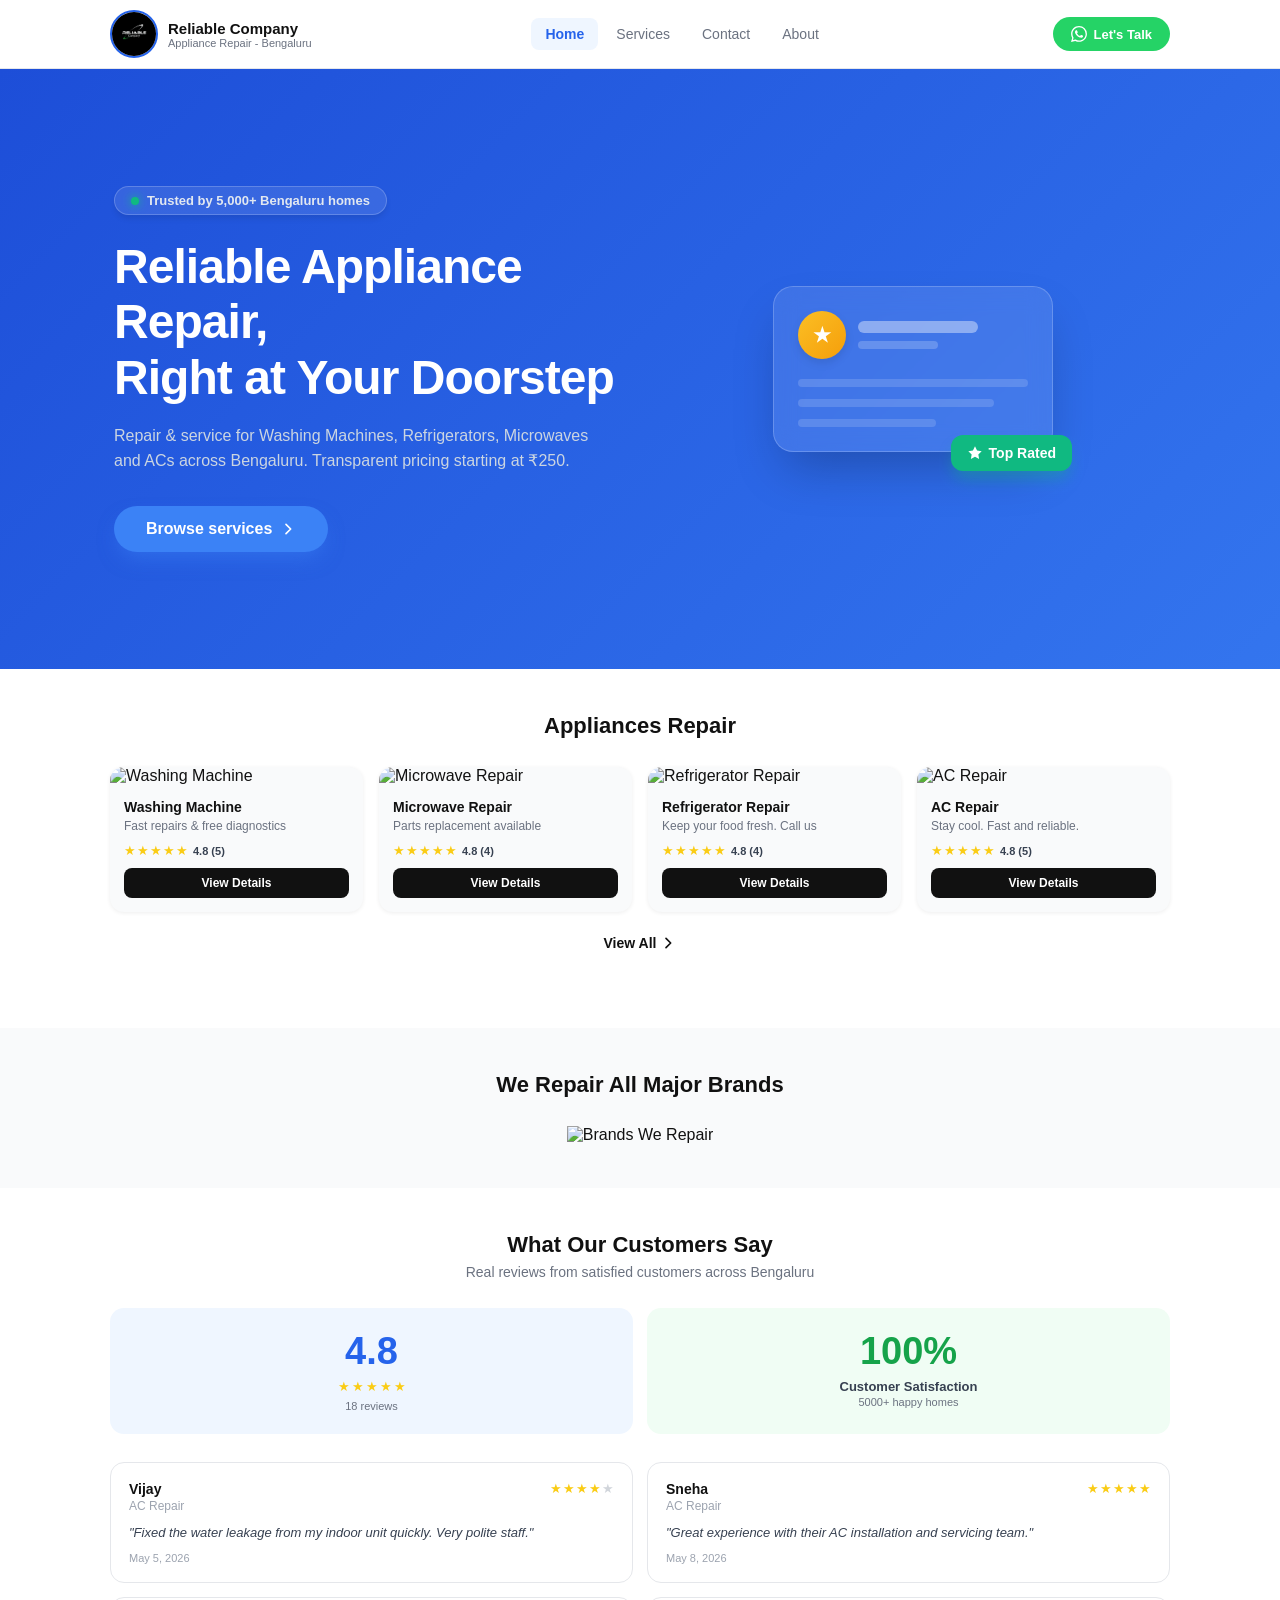
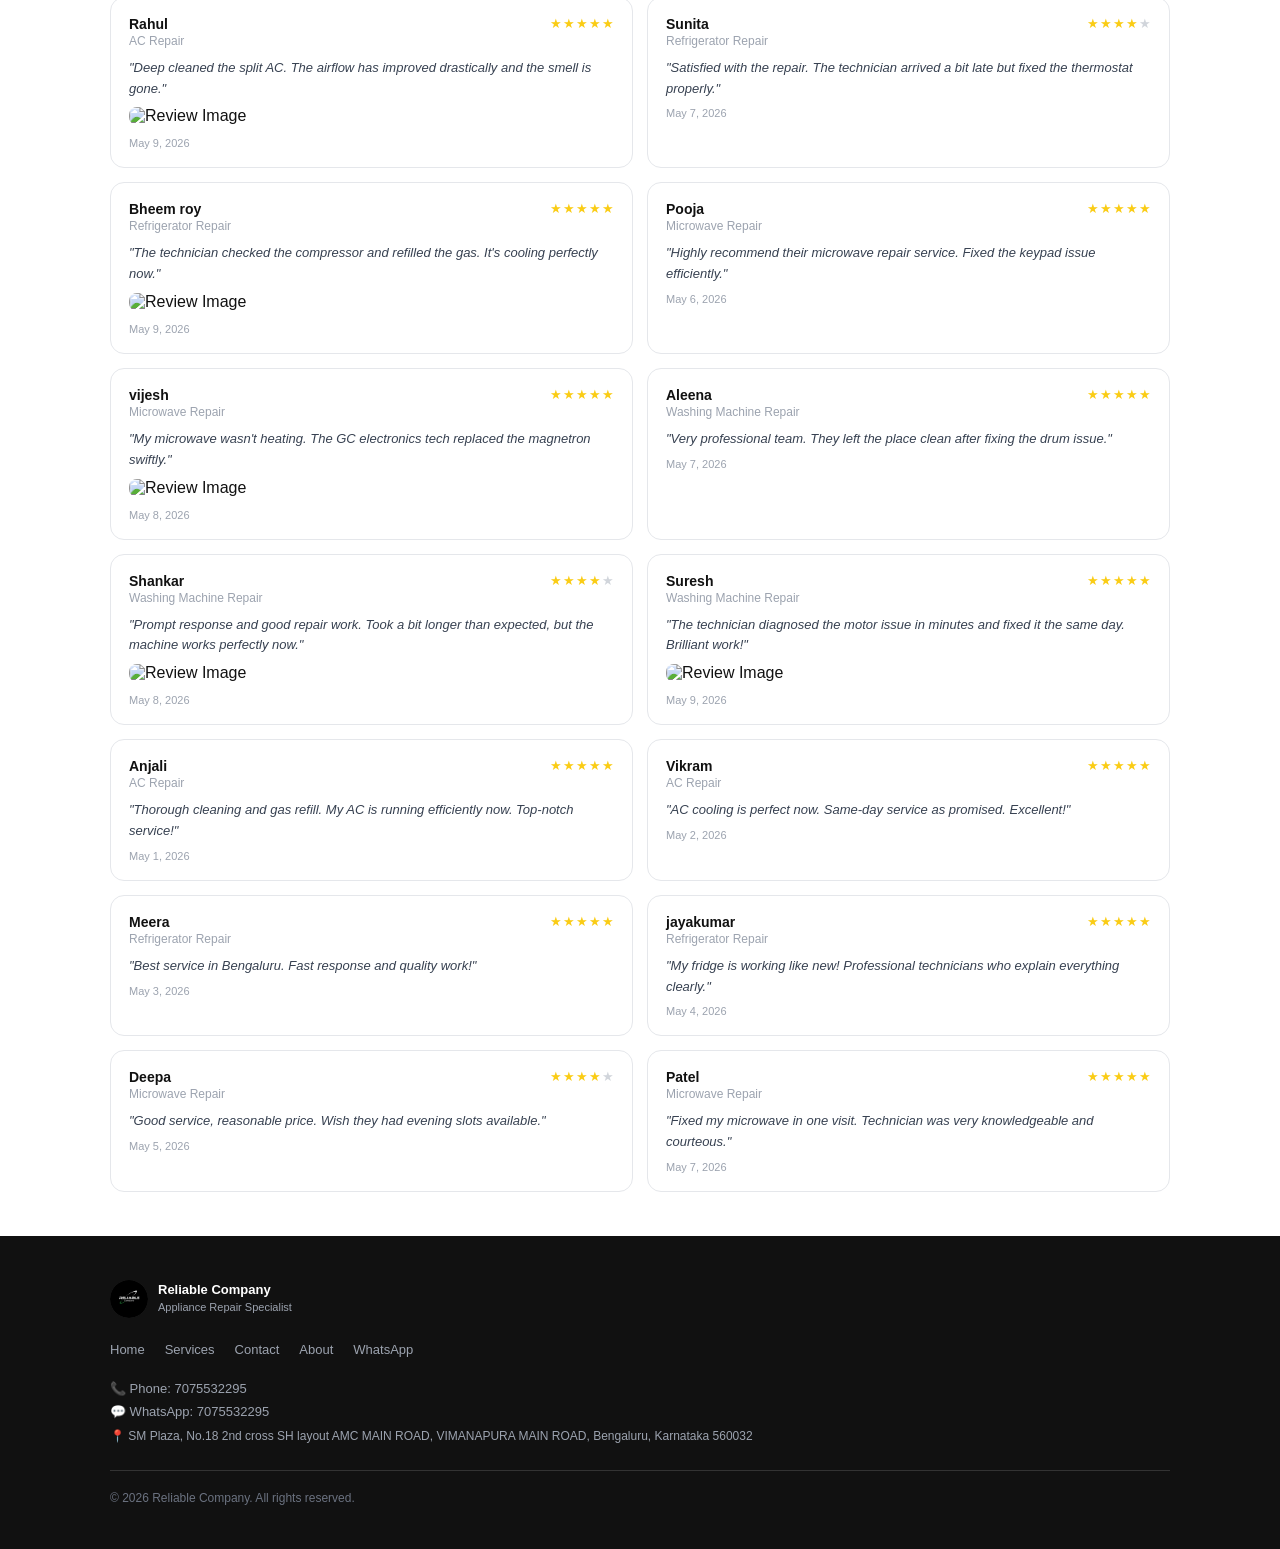
==== index.html @ 71967c25 "Add files via upload" ====
﻿<!doctype html>
<html lang="en">

<head>
  <meta charset="UTF-8" />
  <meta name="viewport" content="width=device-width, initial-scale=1.0" />
  <title>Reliable Company - Appliance Repair Bengaluru</title>
  <style>
    *,
    *::before,
    *::after {
      box-sizing: border-box;
      margin: 0;
      padding: 0;
    }

    html {
      scroll-behavior: smooth;
    }

    body {
      font-family:
        -apple-system, BlinkMacSystemFont, "Segoe UI", Roboto, sans-serif;
      background: #fff;
      color: #111;
      min-height: 100vh;
      display: flex;
      flex-direction: column;
    }

    a {
      text-decoration: none;
      color: inherit;
    }

    img {
      max-width: 100%;
    }

    button {
      cursor: pointer;
      font-family: inherit;
      border: none;
      outline: none;
    }

    /* ===== HEADER ===== */
    header {
      background: #fff;
      border-bottom: 1px solid #e5e7eb;
      position: sticky;
      top: 0;
      z-index: 100;
    }

    .header-inner {
      max-width: 1100px;
      margin: 0 auto;
      padding: 10px 20px;
      display: flex;
      align-items: center;
      justify-content: space-between;
      gap: 16px;
    }

    .header-left {
      display: flex;
      align-items: center;
      gap: 12px;
    }

    .btn-back {
      display: none;
      align-items: center;
      gap: 4px;
      background: none;
      color: #374151;
      font-size: 13px;
      font-weight: 600;
      padding: 6px 10px;
      border-radius: 8px;
      transition: background 0.2s;
    }

    .btn-back:hover {
      background: #f3f4f6;
    }

    .btn-back svg {
      width: 16px;
      height: 16px;
    }

    .btn-back.visible {
      display: flex;
    }

    .logo-wrap {
      display: flex;
      align-items: center;
      gap: 10px;
      cursor: pointer;
    }

    .logo-wrap img {
      width: 48px;
      height: 48px;
      object-fit: cover;
      border-radius: 50%;
      border: 2px solid #2563eb;
    }

    .logo-text h1 {
      font-size: 15px;
      font-weight: 700;
      color: #111;
    }

    .logo-text p {
      font-size: 11px;
      color: #6b7280;
    }

    /* Desktop nav links */
    .desktop-nav {
      display: none;
      align-items: center;
      gap: 4px;
    }

    @media (min-width: 641px) {
      .desktop-nav {
        display: flex;
      }
    }

    .desktop-nav-btn {
      background: none;
      color: #6b7280;
      font-size: 14px;
      font-weight: 500;
      padding: 8px 14px;
      border-radius: 8px;
      transition:
        background 0.15s,
        color 0.15s;
    }

    .desktop-nav-btn:hover {
      background: #f3f4f6;
      color: #111;
    }

    .desktop-nav-btn.active {
      background: #eff6ff;
      color: #2563eb;
      font-weight: 600;
    }

    .btn-letstalk {
      display: inline-flex;
      align-items: center;
      gap: 7px;
      padding: 9px 18px;
      background: #25d366;
      color: #fff;
      font-size: 13px;
      font-weight: 700;
      border-radius: 999px;
      transition:
        background 0.2s,
        transform 0.1s;
      white-space: nowrap;
      text-decoration: none;
    }

    .btn-letstalk:hover {
      background: #1db954;
      transform: scale(1.03);
    }

    .btn-letstalk svg {
      width: 16px;
      height: 16px;
      flex-shrink: 0;
    }

    /* ===== MAIN ===== */
    main {
      flex: 1;
      padding-bottom: 80px;
    }

    @media (min-width: 641px) {
      main {
        padding-bottom: 0;
      }
    }

    .page {
      display: none;
    }

    .page.active {
      display: block;
    }

    /* ===== HERO ===== */
    .hero {
      position: relative;
      height: 480px;
      background: linear-gradient(-45deg, #0f172a, #1e293b, #3b82f6, #1d4ed8);
      background-size: 400% 400%;
      animation: gradientBG 15s ease infinite;
      overflow: hidden;
      display: flex;
      align-items: center;
      justify-content: center;
    }

    @keyframes gradientBG {
      0% {
        background-position: 0% 50%;
      }

      50% {
        background-position: 100% 50%;
      }

      100% {
        background-position: 0% 50%;
      }
    }

    .hero-content {
      position: relative;
      width: 100%;
      padding: 0 24px;
      max-width: 1100px;
      margin: 0 auto;
      z-index: 2;
      display: grid;
      grid-template-columns: 1fr;
      gap: 40px;
      align-items: center;
    }

    @media (min-width: 768px) {
      .hero-content {
        grid-template-columns: 1fr 1fr;
      }
    }

    .hero-text {
      display: flex;
      flex-direction: column;
      align-items: flex-start;
      text-align: left;
    }

    .hero-badge {
      display: inline-flex;
      align-items: center;
      gap: 8px;
      background: rgba(255, 255, 255, 0.1);
      backdrop-filter: blur(10px);
      border: 1px solid rgba(255, 255, 255, 0.2);
      color: #e2e8f0;
      font-size: 13px;
      font-weight: 600;
      padding: 6px 16px;
      border-radius: 999px;
      margin-bottom: 24px;
      box-shadow: 0 4px 6px -1px rgba(0, 0, 0, 0.1);
      animation: fadeInDown 1s ease-out;
    }

    .hero-dot {
      width: 8px;
      height: 8px;
      background: #10b981;
      border-radius: 50%;
      box-shadow: 0 0 10px #10b981;
      animation: pulse 2s infinite;
    }

    @keyframes pulse {
      0% {
        box-shadow: 0 0 0 0 rgba(16, 185, 129, 0.7);
      }

      70% {
        box-shadow: 0 0 0 10px rgba(16, 185, 129, 0);
      }

      100% {
        box-shadow: 0 0 0 0 rgba(16, 185, 129, 0);
      }
    }

    .hero-text {
      width: 100%;
      animation: fadeInUp 1s ease-out 0.2s both;
    }

    .hero-text h2 {
      font-size: 36px;
      font-weight: 800;
      color: #ffffff;
      line-height: 1.15;
      margin-bottom: 18px;
      letter-spacing: -0.02em;
    }

    @media (min-width: 641px) {
      .hero {
        height: 600px;
      }

      .hero-text h2 {
        font-size: 48px;
      }
    }

    .hero-text p {
      font-size: 16px;
      color: #cbd5e1;
      margin-bottom: 32px;
      line-height: 1.6;
      max-width: 480px;
    }

    .btn-browse {
      display: inline-flex;
      align-items: center;
      justify-content: center;
      gap: 8px;
      background: #3b82f6;
      color: #fff;
      font-size: 16px;
      font-weight: 600;
      padding: 14px 32px;
      border-radius: 999px;
      border: none;
      box-shadow: 0 10px 20px -5px rgba(59, 130, 246, 0.5);
      transition: all 0.3s ease;
      cursor: pointer;
    }

    .btn-browse:hover {
      background: #2563eb;
      transform: translateY(-2px);
      box-shadow: 0 15px 25px -5px rgba(59, 130, 246, 0.6);
    }

    .hero-visual {
      position: relative;
      width: 100%;
      height: 300px;
      display: none;
      align-items: center;
      justify-content: center;
      animation: fadeInUp 1s ease-out 0.4s both;
    }

    @media (min-width: 768px) {
      .hero-visual {
        display: flex;
      }
    }

    .floating-card {
      background: rgba(255, 255, 255, 0.1);
      backdrop-filter: blur(12px);
      border: 1px solid rgba(255, 255, 255, 0.2);
      border-radius: 20px;
      padding: 24px;
      width: 280px;
      box-shadow: 0 25px 50px -12px rgba(0, 0, 0, 0.25);
      animation: float 6s ease-in-out infinite;
    }

    @keyframes float {
      0% {
        transform: translateY(0px);
      }

      50% {
        transform: translateY(-20px);
      }

      100% {
        transform: translateY(0px);
      }
    }

    .fc-header {
      display: flex;
      align-items: center;
      gap: 12px;
      margin-bottom: 20px;
    }

    .fc-avatar {
      width: 48px;
      height: 48px;
      border-radius: 50%;
      background: linear-gradient(135deg, #fbbf24, #f59e0b);
      display: flex;
      align-items: center;
      justify-content: center;
      color: white;
      font-weight: bold;
      font-size: 20px;
      box-shadow: 0 4px 10px rgba(0, 0, 0, 0.1);
    }

    .fc-title {
      height: 12px;
      width: 120px;
      background: rgba(255, 255, 255, 0.4);
      border-radius: 6px;
      margin-bottom: 8px;
    }

    .fc-subtitle {
      height: 8px;
      width: 80px;
      background: rgba(255, 255, 255, 0.2);
      border-radius: 4px;
    }

    .fc-body .fc-line {
      height: 8px;
      background: rgba(255, 255, 255, 0.15);
      border-radius: 4px;
      margin-bottom: 12px;
    }

    .fc-body .fc-line:nth-child(1) {
      width: 100%;
    }

    .fc-body .fc-line:nth-child(2) {
      width: 85%;
    }

    .fc-body .fc-line:nth-child(3) {
      width: 60%;
      margin-bottom: 0;
    }

    .fc-badge {
      position: absolute;
      bottom: -20px;
      right: -20px;
      background: #10b981;
      color: white;
      padding: 10px 16px;
      border-radius: 12px;
      font-weight: 700;
      font-size: 14px;
      box-shadow: 0 10px 15px -3px rgba(16, 185, 129, 0.4);
      display: flex;
      align-items: center;
      gap: 6px;
      animation: float 5s ease-in-out infinite 1s;
    }

    @keyframes fadeInUp {
      from {
        opacity: 0;
        transform: translateY(20px);
      }

      to {
        opacity: 1;
        transform: translateY(0);
      }
    }

    @keyframes fadeInDown {
      from {
        opacity: 0;
        transform: translateY(-20px);
      }

      to {
        opacity: 1;
        transform: translateY(0);
      }
    }

    /* ===== SECTIONS ===== */
    .section {
      max-width: 1100px;
      margin: 0 auto;
      padding: 44px 20px;
    }

    .section-title {
      font-size: 22px;
      font-weight: 700;
      color: #111;
      text-align: center;
      margin-bottom: 28px;
    }

    @media (min-width: 641px) {
      .services-grid {
        grid-template-columns: repeat(4, 1fr) !important;
      }
    }

    .services-grid {
      display: grid;
      grid-template-columns: 1fr 1fr;
      gap: 16px;
      margin-bottom: 22px;
    }

    .service-card {
      background: #f9fafb;
      border-radius: 14px;
      overflow: hidden;
      box-shadow: 0 1px 4px rgba(0, 0, 0, 0.07);
      transition:
        box-shadow 0.2s,
        transform 0.2s;
    }

    .service-card:hover {
      box-shadow: 0 6px 20px rgba(0, 0, 0, 0.12);
      transform: translateY(-2px);
    }

    .service-card img {
      width: 100%;
      height: 130px;
      object-fit: cover;
    }

    .service-card-body {
      padding: 14px;
    }

    .service-card-body h4 {
      font-size: 14px;
      font-weight: 700;
      color: #111;
      margin-bottom: 4px;
    }

    .service-card-body p {
      font-size: 12px;
      color: #6b7280;
      margin-bottom: 10px;
    }

    .stars {
      display: flex;
      align-items: center;
      gap: 1px;
      margin-bottom: 10px;
    }

    .star {
      color: #d1d5db;
      font-size: 13px;
    }

    .star.filled {
      color: #facc15;
    }

    .rating-count {
      font-size: 11px;
      font-weight: 600;
      color: #374151;
      margin-left: 4px;
    }

    .card-actions {
      display: flex;
      gap: 6px;
    }

    .btn-view-details {
      flex: 1;
      background: #111;
      color: #fff;
      font-size: 12px;
      font-weight: 600;
      padding: 8px 6px;
      border-radius: 8px;
      transition: background 0.2s;
      text-align: center;
    }

    .btn-view-details:hover {
      background: #333;
    }

    .btn-rate {
      background: #eff6ff;
      color: #2563eb;
      font-size: 12px;
      font-weight: 600;
      padding: 8px 10px;
      border-radius: 8px;
      transition: background 0.2s;
    }

    .btn-rate:hover {
      background: #dbeafe;
    }

    .view-all-wrap {
      text-align: center;
    }

    .btn-view-all {
      display: inline-flex;
      align-items: center;
      gap: 4px;
      font-size: 14px;
      font-weight: 600;
      color: #111;
      background: none;
      transition: color 0.2s;
    }

    .btn-view-all:hover {
      color: #2563eb;
    }

    /* ===== BRANDS ===== */
    .brands-section {
      background: #f9fafb;
      padding: 44px 0;
      margin-top: 32px;
    }

    /* ===== REVIEWS ===== */
    .stats-grid {
      display: grid;
      grid-template-columns: 1fr 1fr;
      gap: 14px;
      margin-bottom: 28px;
    }

    .stat-card {
      border-radius: 14px;
      padding: 22px;
      text-align: center;
    }

    .stat-card.blue {
      background: #eff6ff;
    }

    .stat-card.green {
      background: #f0fdf4;
    }

    .stat-number {
      font-size: 38px;
      font-weight: 800;
      margin-bottom: 6px;
    }

    .stat-number.blue {
      color: #2563eb;
    }

    .stat-number.green {
      color: #16a34a;
    }

    .stat-sub {
      font-size: 13px;
      font-weight: 600;
      color: #374151;
    }

    .stat-desc {
      font-size: 11px;
      color: #6b7280;
      margin-top: 2px;
    }

    @media (min-width: 641px) {
      .reviews-list {
        grid-template-columns: 1fr 1fr !important;
        display: grid !important;
      }
    }

    .reviews-list {
      display: flex;
      flex-direction: column;
      gap: 14px;
    }

    .review-card {
      background: #fff;
      border: 1px solid #e5e7eb;
      border-radius: 14px;
      padding: 18px;
      transition: box-shadow 0.2s;
    }

    .review-card:hover {
      box-shadow: 0 3px 10px rgba(0, 0, 0, 0.08);
    }

    .review-header {
      display: flex;
      justify-content: space-between;
      align-items: flex-start;
      margin-bottom: 10px;
    }

    .reviewer-name {
      font-size: 14px;
      font-weight: 600;
      color: #111;
    }

    .reviewer-service {
      font-size: 12px;
      color: #9ca3af;
      margin-top: 2px;
    }

    .review-text {
      font-size: 13px;
      color: #374151;
      line-height: 1.6;
      margin-bottom: 8px;
      font-style: italic;
    }

    .review-date {
      font-size: 11px;
      color: #9ca3af;
    }

    .no-reviews {
      text-align: center;
      padding: 40px 20px;
      background: #f9fafb;
      border-radius: 14px;
    }

    .no-reviews p {
      color: #6b7280;
    }

    /* ===== CATEGORIES PAGE ===== */
    .page-header {
      margin-bottom: 28px;
    }

    .page-header h2 {
      font-size: 26px;
      font-weight: 800;
      color: #111;
      margin-bottom: 6px;
    }

    .page-header p {
      color: #6b7280;
      font-size: 14px;
    }

    @media (min-width: 641px) {
      .category-list {
        grid-template-columns: 1fr 1fr !important;
        display: grid !important;
        gap: 16px !important;
      }
    }

    .category-list {
      display: flex;
      flex-direction: column;
      gap: 14px;
    }

    .category-item {
      background: #fff;
      border: 1px solid #e5e7eb;
      border-radius: 14px;
      padding: 14px;
      display: flex;
      gap: 14px;
      align-items: flex-start;
      box-shadow: 0 1px 3px rgba(0, 0, 0, 0.06);
      transition:
        box-shadow 0.2s,
        transform 0.2s;
    }

    .category-item:hover {
      box-shadow: 0 4px 16px rgba(0, 0, 0, 0.1);
      transform: translateY(-1px);
    }

    .category-item img {
      width: 96px;
      height: 96px;
      border-radius: 10px;
      object-fit: cover;
      flex-shrink: 0;
    }

    .category-info {
      flex: 1;
    }

    .category-info h3 {
      font-size: 16px;
      font-weight: 700;
      color: #111;
      margin-bottom: 4px;
    }

    .category-info p {
      font-size: 13px;
      color: #6b7280;
      margin-bottom: 12px;
    }

    .btn-view-details-lg {
      display: inline-block;
      background: #111;
      color: #fff;
      font-size: 13px;
      font-weight: 600;
      padding: 9px 20px;
      border-radius: 9px;
      transition: background 0.2s;
    }

    .btn-view-details-lg:hover {
      background: #333;
    }

    /* ===== PHONE PAGE ===== */
    .phone-card {
      background: linear-gradient(135deg, #3b82f6, #2563eb);
      border-radius: 20px;
      padding: 48px 28px;
      text-align: center;
      color: #fff;
      max-width: 520px;
      margin: 0 auto;
    }

    .phone-card h2 {
      font-size: 30px;
      font-weight: 800;
      margin-bottom: 10px;
    }

    .phone-card>p {
      color: rgba(255, 255, 255, 0.8);
      margin-bottom: 32px;
      font-size: 15px;
    }

    .btn-call {
      display: inline-flex;
      align-items: center;
      gap: 10px;
      background: #fff;
      color: #2563eb;
      font-size: 18px;
      font-weight: 700;
      padding: 16px 34px;
      border-radius: 12px;
      transition: background 0.2s;
      margin-bottom: 16px;
    }

    .btn-call:hover {
      background: #f0f4ff;
    }

    .btn-wa-page {
      display: inline-flex;
      align-items: center;
      gap: 8px;
      background: #25d366;
      color: #fff;
      font-size: 16px;
      font-weight: 700;
      padding: 14px 30px;
      border-radius: 12px;
      transition: background 0.2s;
      margin-bottom: 8px;
    }

    .btn-wa-page:hover {
      background: #1db954;
    }

    /* ===== ABOUT PAGE ===== */
    .about-title {
      font-size: 28px;
      font-weight: 800;
      color: #111;
      margin-bottom: 10px;
    }

    .about-desc {
      color: #6b7280;
      font-size: 14px;
      line-height: 1.7;
      margin-bottom: 28px;
      max-width: 600px;
    }

    @media (min-width: 641px) {
      .about-stats {
        grid-template-columns: repeat(4, 1fr) !important;
      }
    }

    .about-stats {
      display: grid;
      grid-template-columns: 1fr 1fr;
      gap: 14px;
      margin-bottom: 28px;
    }

    .about-stat {
      border-radius: 14px;
      padding: 22px;
    }

    .about-stat .num {
      font-size: 30px;
      font-weight: 800;
      margin-bottom: 4px;
    }

    .about-stat .label {
      font-size: 13px;
      font-weight: 600;
      color: #374151;
    }

    .about-location {
      background: #f9fafb;
      border-radius: 14px;
      padding: 20px;
    }

    .about-location h3 {
      font-size: 16px;
      font-weight: 700;
      color: #111;
      margin-bottom: 8px;
    }

    .about-location p {
      font-size: 13px;
      color: #6b7280;
      line-height: 1.6;
    }

    /* ===== FOOTER ===== */
    footer {
      background: #111;
      color: #9ca3af;
      padding: 44px 0;
    }

    .footer-inner {
      max-width: 1100px;
      margin: 0 auto;
      padding: 0 20px;
    }

    .footer-brand {
      display: flex;
      align-items: center;
      gap: 10px;
      margin-bottom: 24px;
    }

    .footer-brand img {
      width: 38px;
      height: 38px;
      object-fit: contain;
      border-radius: 50%;
      background: #333;
    }

    .footer-brand-text p {
      font-size: 13px;
      font-weight: 600;
      color: #fff;
    }

    .footer-brand-text span {
      font-size: 11px;
    }

    .footer-nav {
      display: flex;
      gap: 20px;
      margin-bottom: 24px;
      flex-wrap: wrap;
    }

    .footer-nav a {
      font-size: 13px;
      color: #9ca3af;
      transition: color 0.2s;
    }

    .footer-nav a:hover {
      color: #fff;
    }

    .footer-info {
      display: flex;
      flex-direction: column;
      gap: 8px;
      margin-bottom: 24px;
      font-size: 13px;
    }

    .footer-copy {
      border-top: 1px solid #333;
      padding-top: 20px;
      font-size: 12px;
      color: #6b7280;
    }

    /* ===== BOTTOM NAV (mobile only) ===== */
    .bottom-nav {
      display: flex;
      position: fixed;
      bottom: 0;
      left: 0;
      right: 0;
      background: #fff;
      border-top: 1px solid #e5e7eb;
      justify-content: space-around;
      padding: 6px 0 12px;
      z-index: 200;
    }

    @media (min-width: 641px) {
      .bottom-nav {
        display: none;
      }
    }

    .nav-btn {
      display: flex;
      flex-direction: column;
      align-items: center;
      gap: 3px;
      padding: 4px 12px;
      background: none;
      color: #9ca3af;
      font-size: 11px;
      font-weight: 500;
      border-radius: 10px;
      transition: color 0.2s;
    }

    .nav-btn.active {
      color: #2563eb;
    }

    .nav-btn svg {
      width: 20px;
      height: 20px;
    }

    /* ===== MODAL ===== */
    .modal-overlay {
      display: none;
      position: fixed;
      inset: 0;
      background: rgba(0, 0, 0, 0.5);
      z-index: 500;
      align-items: flex-end;
      justify-content: center;
    }

    @media (min-width: 641px) {
      .modal-overlay {
        align-items: center;
      }

      .modal {
        border-radius: 20px !important;
        max-width: 480px;
        margin: 0 auto;
      }
    }

    .modal-overlay.open {
      display: flex;
    }

    .modal {
      width: 100%;
      background: #fff;
      border-radius: 20px 20px 0 0;
      padding: 24px;
      animation: slideUp 0.3s ease;
    }

    @keyframes slideUp {
      from {
        transform: translateY(100%);
        opacity: 0;
      }

      to {
        transform: translateY(0);
        opacity: 1;
      }
    }

    .modal-header {
      display: flex;
      justify-content: space-between;
      align-items: center;
      margin-bottom: 20px;
    }

    .modal-header h3 {
      font-size: 18px;
      font-weight: 700;
      color: #111;
    }

    .modal-close {
      background: none;
      padding: 4px;
      color: #9ca3af;
      font-size: 22px;
      line-height: 1;
    }

    .modal-close:hover {
      color: #111;
    }

    .form-group {
      margin-bottom: 16px;
    }

    .form-group label {
      display: block;
      font-size: 13px;
      font-weight: 600;
      color: #111;
      margin-bottom: 6px;
    }

    .form-group input,
    .form-group textarea {
      width: 100%;
      padding: 10px 14px;
      border: 1.5px solid #d1d5db;
      border-radius: 10px;
      font-size: 14px;
      font-family: inherit;
      outline: none;
      transition: border-color 0.2s;
    }

    .form-group input:focus,
    .form-group textarea:focus {
      border-color: #2563eb;
    }

    .form-group textarea {
      resize: vertical;
      min-height: 80px;
    }

    .star-picker {
      display: flex;
      gap: 8px;
    }

    .star-btn {
      background: none;
      font-size: 30px;
      color: #d1d5db;
      transition:
        color 0.15s,
        transform 0.15s;
    }

    .star-btn.selected {
      color: #facc15;
    }

    .star-btn:hover {
      transform: scale(1.15);
    }

    .btn-submit {
      width: 100%;
      background: #2563eb;
      color: #fff;
      font-size: 15px;
      font-weight: 700;
      padding: 14px;
      border-radius: 12px;
      transition: background 0.2s;
      border: none;
    }

    .btn-submit:hover {
      background: #1d4ed8;
    }

    .btn-submit:disabled {
      background: #9ca3af;
      cursor: not-allowed;
    }
  </style>
</head>

<body>
  <!-- ===== HEADER ===== -->
  <header>
    <div class="header-inner">
      <div class="header-left">
        <!-- Back button (shows on sub-pages) -->
        <button class="btn-back" id="btn-back" onclick="goBack()">
          <svg xmlns="http://www.w3.org/2000/svg" fill="none" viewBox="0 0 24 24" stroke="currentColor"
            stroke-width="2.5">
            <path stroke-linecap="round" stroke-linejoin="round" d="M15 19l-7-7 7-7" />
          </svg>
          Back
        </button>
        <div class="logo-wrap" onclick="navigate('home')">
          <img
            src="[data-uri]"
            alt="Reliable Company Logo" />
          <div class="logo-text">
            <h1>Reliable Company</h1>
            <p>Appliance Repair - Bengaluru</p>
          </div>
        </div>
      </div>

      <!-- Desktop nav -->
      <nav class="desktop-nav">
        <button class="desktop-nav-btn active" id="dnav-home" onclick="navigate('home')">
          Home
        </button>
        <button class="desktop-nav-btn" id="dnav-categories" onclick="navigate('categories')">
          Services
        </button>
        <button class="desktop-nav-btn" id="dnav-phone" onclick="navigate('phone')">
          Contact
        </button>
        <button class="desktop-nav-btn" id="dnav-about" onclick="navigate('about')">
          About
        </button>
      </nav>

      <!-- Let's Talk WhatsApp button -->
      <a href="https://wa.me/917075532295" target="_blank" class="btn-letstalk">
        <svg xmlns="http://www.w3.org/2000/svg" viewBox="0 0 24 24" fill="currentColor">
          <path
            d="M17.472 14.382c-.297-.149-1.758-.867-2.03-.967-.273-.099-.471-.148-.67.15-.197.297-.767.966-.94 1.164-.173.199-.347.223-.644.075-.297-.15-1.255-.463-2.39-1.475-.883-.788-1.48-1.761-1.653-2.059-.173-.297-.018-.458.13-.606.134-.133.298-.347.446-.52.149-.174.198-.298.298-.497.099-.198.05-.371-.025-.52-.075-.149-.669-1.612-.916-2.207-.242-.579-.487-.5-.669-.51-.173-.008-.371-.01-.57-.01-.198 0-.52.074-.792.372-.272.297-1.04 1.016-1.04 2.479 0 1.462 1.065 2.875 1.213 3.074.149.198 2.096 3.2 5.077 4.487.709.306 1.262.489 1.694.625.712.227 1.36.195 1.871.118.571-.085 1.758-.719 2.006-1.413.248-.694.248-1.289.173-1.413-.074-.124-.272-.198-.57-.347m-5.421 7.403h-.004a9.87 9.87 0 01-5.031-1.378l-.361-.214-3.741.982.998-3.648-.235-.374a9.86 9.86 0 01-1.51-5.26c.001-5.45 4.436-9.884 9.888-9.884 2.64 0 5.122 1.03 6.988 2.898a9.825 9.825 0 012.893 6.994c-.003 5.45-4.437 9.884-9.885 9.884m8.413-18.297A11.815 11.815 0 0012.05 0C5.495 0 .16 5.335.157 11.892c0 2.096.547 4.142 1.588 5.945L.057 24l6.305-1.654a11.882 11.882 0 005.683 1.448h.005c6.554 0 11.89-5.335 11.893-11.893a11.821 11.821 0 00-3.48-8.413z" />
        </svg>
        Let's Talk
      </a>
    </div>
  </header>

  <!-- ===== MAIN ===== -->
  <main>
    <!-- HOME PAGE -->
    <div id="page-home" class="page active">
      <section class="hero">
        <div class="hero-content">
          <div class="hero-text">
            <div class="hero-badge">
              <span class="hero-dot"></span> Trusted by 5,000+ Bengaluru homes
            </div>
            <h2>Reliable Appliance Repair,<br />Right at Your Doorstep</h2>
            <p>
              Repair & service for Washing Machines, Refrigerators, Microwaves
              and ACs across Bengaluru. Transparent pricing starting at ₹250.
            </p>
            <button class="btn-browse" onclick="navigate('categories')">
              Browse services
              <svg xmlns="http://www.w3.org/2000/svg" fill="none" viewBox="0 0 24 24" stroke="currentColor"
                stroke-width="2.5" width="16" height="16">
                <path stroke-linecap="round" stroke-linejoin="round" d="M9 5l7 7-7 7" />
              </svg>
            </button>
          </div>
          <div class="hero-visual">
            <div class="floating-card">
              <div class="fc-header">
                <div class="fc-avatar">★</div>
                <div>
                  <div class="fc-title"></div>
                  <div class="fc-subtitle"></div>
                </div>
              </div>
              <div class="fc-body">
                <div class="fc-line"></div>
                <div class="fc-line"></div>
                <div class="fc-line"></div>
              </div>
              <div class="fc-badge">
                <svg xmlns="http://www.w3.org/2000/svg" fill="currentColor" viewBox="0 0 24 24" width="16" height="16">
                  <path
                    d="M12 2l3.09 6.26L22 9.27l-5 4.87 1.18 6.88L12 17.77l-6.18 3.25L7 14.14 2 9.27l6.91-1.01L12 2z" />
                </svg>
                <span>Top Rated</span>
              </div>
            </div>
          </div>
        </div>
      </section>

      <!-- Services -->
      <div class="section">
        <h3 class="section-title">Appliances Repair</h3>
        <div class="services-grid" id="services-grid"></div>
        <div class="view-all-wrap">
          <button class="btn-view-all" onclick="navigate('categories')">
            View All
            <svg xmlns="http://www.w3.org/2000/svg" fill="none" viewBox="0 0 24 24" stroke="currentColor"
              stroke-width="2.5" width="16" height="16">
              <path stroke-linecap="round" stroke-linejoin="round" d="M9 5l7 7-7 7" />
            </svg>
          </button>
        </div>
      </div>

      <!-- Brands -->
      <div class="brands-section">
        <div class="section" style="padding-top: 0; padding-bottom: 0">
          <h3 class="section-title">We Repair All Major Brands</h3>
          <div style="margin-top: 16px; text-align: center;">
            <img src="images/brands.png" alt="Brands We Repair" style="width: 100%; max-width: 800px; height: auto;">
          </div>
        </div>
      </div>

      <!-- Reviews -->
      <div class="section">
        <div style="text-align: center; margin-bottom: 28px">
          <h3 class="section-title" style="margin-bottom: 6px">
            What Our Customers Say
          </h3>
          <p style="color: #6b7280; font-size: 14px">
            Real reviews from satisfied customers across Bengaluru
          </p>
        </div>
        <div class="stats-grid">
          <div class="stat-card blue">
            <div class="stat-number blue" id="avg-rating-display">—</div>
            <div id="avg-stars" style="
                  display: flex;
                  justify-content: center;
                  gap: 2px;
                  margin-bottom: 6px;
                "></div>
            <div class="stat-desc" id="total-reviews-count">0 reviews</div>
          </div>
          <div class="stat-card green">
            <div class="stat-number green">100%</div>
            <div class="stat-sub">Customer Satisfaction</div>
            <div class="stat-desc">5000+ happy homes</div>
          </div>
        </div>
        <div class="reviews-list" id="reviews-list">
          <div class="no-reviews">
            <p>No reviews yet. Be the first to rate our service!</p>
          </div>
        </div>
      </div>

      <!-- Footer -->
      <footer>
        <div class="footer-inner">
          <div class="footer-brand">
            <img
              src="[data-uri]"
              alt="Reliable Company" />
            <div class="footer-brand-text">
              <p>Reliable Company</p>
              <span>Appliance Repair Specialist</span>
            </div>
          </div>
          <nav class="footer-nav">
            <a href="#" onclick="
                  navigate('home');
                  return false;
                ">Home</a>
            <a href="#" onclick="
                  navigate('categories');
                  return false;
                ">Services</a>
            <a href="#" onclick="
                  navigate('phone');
                  return false;
                ">Contact</a>
            <a href="#" onclick="
                  navigate('about');
                  return false;
                ">About</a>
            <a href="https://wa.me/917075532295" target="_blank">WhatsApp</a>
          </nav>
          <div class="footer-info">
            <div>📞 Phone: 7075532295</div>
            <div>💬 WhatsApp: 7075532295</div>
            <div style="font-size: 12px; line-height: 1.6">
              📍 SM Plaza, No.18 2nd cross SH layout AMC MAIN ROAD, VIMANAPURA
              MAIN ROAD, Bengaluru, Karnataka 560032
            </div>
          </div>
          <div class="footer-copy">
            © 2026 Reliable Company. All rights reserved.
          </div>
        </div>
      </footer>
    </div>

    <!-- CATEGORIES PAGE -->
    <div id="page-categories" class="page">
      <div class="section">
        <div class="page-header">
          <h2>Explore Our Services</h2>
          <p>Select a service to learn more and book an appointment</p>
        </div>
        <div class="category-list">
          <div class="category-item">
            <img src="./images/W2.webp" alt="Washing Machine" />
            <div class="category-info">
              <h3>Washing Machine Repair</h3>
              <p>Fast repairs & free diagnostics for all brands</p>
              <a href="washing-machine.html" class="btn-view-details-lg" style="
                    display: inline-block;
                    text-align: center;
                    text-decoration: none;
                  ">
                View Details
              </a>
            </div>
          </div>
          <div class="category-item">
            <img src="./images/Refrigerator.jpg" alt="Refrigerator" />
            <div class="category-info">
              <h3>Refrigerator Repair</h3>
              <p>Keep your food fresh with expert repair service</p>
              <a href="refrigerator.html" class="btn-view-details-lg" style="
                    display: inline-block;
                    text-align: center;
                    text-decoration: none;
                  ">
                View Details
              </a>
            </div>
          </div>
          <div class="category-item">
            <img src="./images/microwave.jpg" alt="Microwave" />
            <div class="category-info">
              <h3>Microwave Repair</h3>
              <p>Parts replacement and professional service</p>
              <a href="Microwave.html" class="btn-view-details-lg" style="
                    display: inline-block;
                    text-align: center;
                    text-decoration: none;
                  ">
                View Details
              </a>
            </div>
          </div>
          <div class="category-item">
            <img src="./images/AC.jpg" alt="AC Repair" />
            <div class="category-info">
              <h3>AC Repair</h3>
              <p>Stay cool with fast and reliable AC service</p>
              <a href="ac.html" class="btn-view-details-lg" style="
                    display: inline-block;
                    text-align: center;
                    text-decoration: none;
                  ">
                View Details
              </a>
            </div>
          </div>
        </div>
      </div>
    </div>

    <!-- PHONE PAGE -->
    <div id="page-phone" class="page">
      <div class="section">
        <div class="phone-card">
          <h2>Get In Touch</h2>
          <p>Our team is ready to help you 24/7 — call or WhatsApp us!</p>
          <div style="
                display: flex;
                flex-direction: column;
                align-items: center;
                gap: 14px;
              ">
            <a href="tel:7075532295" class="btn-call">
              <svg xmlns="http://www.w3.org/2000/svg" fill="none" viewBox="0 0 24 24" stroke="currentColor"
                stroke-width="2" width="22" height="22">
                <path stroke-linecap="round" stroke-linejoin="round"
                  d="M3 5a2 2 0 012-2h3.28a1 1 0 01.948.684l1.498 4.493a1 1 0 01-.502 1.21l-2.257 1.13a11.042 11.042 0 005.516 5.516l1.13-2.257a1 1 0 011.21-.502l4.493 1.498a1 1 0 01.684.949V19a2 2 0 01-2 2h-1C9.716 21 3 14.284 3 6V5z" />
              </svg>
              Call: 7075532295
            </a>
            <a href="https://wa.me/917075532295" target="_blank" class="btn-wa-page">
              <svg xmlns="http://www.w3.org/2000/svg" viewBox="0 0 24 24" fill="currentColor" width="22" height="22">
                <path
                  d="M17.472 14.382c-.297-.149-1.758-.867-2.03-.967-.273-.099-.471-.148-.67.15-.197.297-.767.966-.94 1.164-.173.199-.347.223-.644.075-.297-.15-1.255-.463-2.39-1.475-.883-.788-1.48-1.761-1.653-2.059-.173-.297-.018-.458.13-.606.134-.133.298-.347.446-.52.149-.174.198-.298.298-.497.099-.198.05-.371-.025-.52-.075-.149-.669-1.612-.916-2.207-.242-.579-.487-.5-.669-.51-.173-.008-.371-.01-.57-.01-.198 0-.52.074-.792.372-.272.297-1.04 1.016-1.04 2.479 0 1.462 1.065 2.875 1.213 3.074.149.198 2.096 3.2 5.077 4.487.709.306 1.262.489 1.694.625.712.227 1.36.195 1.871.118.571-.085 1.758-.719 2.006-1.413.248-.694.248-1.289.173-1.413-.074-.124-.272-.198-.57-.347m-5.421 7.403h-.004a9.87 9.87 0 01-5.031-1.378l-.361-.214-3.741.982.998-3.648-.235-.374a9.86 9.86 0 01-1.51-5.26c.001-5.45 4.436-9.884 9.888-9.884 2.64 0 5.122 1.03 6.988 2.898a9.825 9.825 0 012.893 6.994c-.003 5.45-4.437 9.884-9.885 9.884m8.413-18.297A11.815 11.815 0 0012.05 0C5.495 0 .16 5.335.157 11.892c0 2.096.547 4.142 1.588 5.945L.057 24l6.305-1.654a11.882 11.882 0 005.683 1.448h.005c6.554 0 11.89-5.335 11.893-11.893a11.821 11.821 0 00-3.48-8.413z" />
              </svg>
              WhatsApp Us
            </a>
          </div>
        </div>
      </div>
    </div>

    <!-- ABOUT PAGE -->
    <div id="page-about" class="page">
      <div class="section">
        <h2 class="about-title">About Reliable Company</h2>
        <p class="about-desc">
          We are Bengaluru's most trusted appliance repair service, serving
          over 5,000 happy homes with professional, reliable, and affordable
          solutions.
        </p>
        <div class="about-stats">
          <div class="about-stat" style="background: #eff6ff">
            <div class="num" style="color: #2563eb">5000+</div>
            <div class="label">Happy Customers</div>
          </div>
          <div class="about-stat" style="background: #f0fdf4">
            <div class="num" style="color: #16a34a">10+</div>
            <div class="label">Years Experience</div>
          </div>
          <div class="about-stat" style="background: #fefce8">
            <div class="num" style="color: #ca8a04">4.8/5</div>
            <div class="label">Average Rating</div>
          </div>
          <div class="about-stat" style="background: #faf5ff">
            <div class="num" style="color: #7c3aed">24/7</div>
            <div class="label">Available Service</div>
          </div>
        </div>
        <div class="about-location">
          <h3>📍 Location</h3>
          <p>
            SM Plaza, No.18 2nd cross SH layout AMC MAIN ROAD, VIMANAPURA MAIN
            ROAD, Bengaluru, Karnataka 560032
          </p>
        </div>
      </div>
    </div>
  </main>

  <!-- ===== BOTTOM NAV (mobile only) ===== -->
  <nav class="bottom-nav">
    <button class="nav-btn active" id="nav-home" onclick="navigate('home')">
      <svg xmlns="http://www.w3.org/2000/svg" fill="none" viewBox="0 0 24 24" stroke="currentColor" stroke-width="2">
        <path stroke-linecap="round" stroke-linejoin="round"
          d="M3 12l2-2m0 0l7-7 7 7M5 10v10a1 1 0 001 1h3m10-11l2 2m-2-2v10a1 1 0 01-1 1h-3m-6 0a1 1 0 001-1v-4a1 1 0 011-1h2a1 1 0 011 1v4a1 1 0 001 1m-6 0h6" />
      </svg>
      Home
    </button>
    <button class="nav-btn" id="nav-categories" onclick="navigate('categories')">
      <svg xmlns="http://www.w3.org/2000/svg" fill="none" viewBox="0 0 24 24" stroke="currentColor" stroke-width="2">
        <path stroke-linecap="round" stroke-linejoin="round"
          d="M4 6a2 2 0 012-2h2a2 2 0 012 2v2a2 2 0 01-2 2H6a2 2 0 01-2-2V6zM14 6a2 2 0 012-2h2a2 2 0 012 2v2a2 2 0 01-2 2h-2a2 2 0 01-2-2V6zM4 16a2 2 0 012-2h2a2 2 0 012 2v2a2 2 0 01-2 2H6a2 2 0 01-2-2v-2zM14 16a2 2 0 012-2h2a2 2 0 012 2v2a2 2 0 01-2 2h-2a2 2 0 01-2-2v-2z" />
      </svg>
      Categories
    </button>
    <button class="nav-btn" id="nav-phone" onclick="navigate('phone')">
      <svg xmlns="http://www.w3.org/2000/svg" fill="none" viewBox="0 0 24 24" stroke="currentColor" stroke-width="2">
        <path stroke-linecap="round" stroke-linejoin="round"
          d="M3 5a2 2 0 012-2h3.28a1 1 0 01.948.684l1.498 4.493a1 1 0 01-.502 1.21l-2.257 1.13a11.042 11.042 0 005.516 5.516l1.13-2.257a1 1 0 011.21-.502l4.493 1.498a1 1 0 01.684.949V19a2 2 0 01-2 2h-1C9.716 21 3 14.284 3 6V5z" />
      </svg>
      Phone
    </button>
    <button class="nav-btn" id="nav-about" onclick="navigate('about')">
      <svg xmlns="http://www.w3.org/2000/svg" fill="none" viewBox="0 0 24 24" stroke="currentColor" stroke-width="2">
        <path stroke-linecap="round" stroke-linejoin="round"
          d="M16 7a4 4 0 11-8 0 4 4 0 018 0zM12 14a7 7 0 00-7 7h14a7 7 0 00-7-7z" />
      </svg>
      About
    </button>
  </nav>

  <!-- ===== RATING MODAL ===== -->
  <div class="modal-overlay" id="rating-modal" onclick="closeModal(event)">
    <div class="modal">
      <div class="modal-header">
        <h3>Rate This Service</h3>
        <button class="modal-close" onclick="closeRatingModal()">✕</button>
      </div>
      <div class="form-group">
        <label>Your Name</label>
        <input type="text" id="input-name" placeholder="Enter your name" />
      </div>
      <div class="form-group">
        <label>Rating</label>
        <div class="star-picker" id="star-picker">
          <button class="star-btn selected" data-val="1" onclick="setRating(1)">
            ★
          </button>
          <button class="star-btn selected" data-val="2" onclick="setRating(2)">
            ★
          </button>
          <button class="star-btn selected" data-val="3" onclick="setRating(3)">
            ★
          </button>
          <button class="star-btn selected" data-val="4" onclick="setRating(4)">
            ★
          </button>
          <button class="star-btn selected" data-val="5" onclick="setRating(5)">
            ★
          </button>
        </div>
      </div>
      <div class="form-group">
        <label>Review (Optional)</label>
        <textarea id="input-review" placeholder="Share your experience..."></textarea>
      </div>
      <button class="btn-submit" id="btn-submit" onclick="submitRating()">
        Submit Rating
      </button>
    </div>
  </div>

  <!-- ===== DETAIL MODAL ===== -->
  <div class="modal-overlay" id="detail-modal" onclick="closeDetailModal(event)">
    <div class="modal" style="max-height: 85vh; overflow-y: auto">
      <div class="modal-header">
        <h3 id="detail-title">Service Details</h3>
        <button class="modal-close" onclick="
              document.getElementById('detail-modal').classList.remove('open')
            ">
          ✕
        </button>
      </div>
      <img id="detail-img" src="" alt="" style="
            width: 100%;
            height: 190px;
            object-fit: cover;
            border-radius: 12px;
            margin-bottom: 16px;
          " />
      <p id="detail-desc" style="
            font-size: 14px;
            color: #374151;
            line-height: 1.7;
            margin-bottom: 16px;
          "></p>
      <div id="detail-pricing" style="
            background: #f9fafb;
            border-radius: 12px;
            padding: 16px;
            margin-bottom: 20px;
            font-size: 13px;
            color: #374151;
            line-height: 2;
          "></div>
      <div style="display: flex; flex-direction: column; gap: 10px">
        <a href="tel:7075532295" class="btn-submit" style="text-align: center; text-decoration: none; display: block">📞
          Call to Book</a>
        <a href="https://wa.me/917075532295" target="_blank" style="
              display: block;
              text-align: center;
              background: #25d366;
              color: #fff;
              font-size: 15px;
              font-weight: 700;
              padding: 14px;
              border-radius: 12px;
              text-decoration: none;
            ">💬 WhatsApp Us</a>
      </div>
    </div>
  </div>

  <script>
    // ===== STATE =====
    let currentPage = "home";
    let pageHistory = [];
    let ratings = {
      washing_machine: [
        {
          id: 1,
          service_type: "washing_machine",
          rating: 5,
          review:
            "Excellent service! My washing machine was repaired quickly and professionally. Highly recommended!",
          customer_name: "Rajesh",
          created_at: "2026-05-08T10:30:00Z",
        },
        {
          id: 2,
          service_type: "washing_machine",
          rating: 5,
          review:
            "Very affordable and transparent pricing. Great experience!",
          customer_name: "Priya",
          created_at: "2026-05-06T14:15:00Z",
        },
        {
          id: 9,
          service_type: "washing_machine",
          rating: 5,
          review: "The technician diagnosed the motor issue in minutes and fixed it the same day. Brilliant work!",
          customer_name: "Suresh",
          created_at: "2026-05-09T09:15:00Z",
          image: "images/review_wm1.png"
        },
        {
          id: 10,
          service_type: "washing_machine",
          rating: 4,
          review: "Prompt response and good repair work. Took a bit longer than expected, but the machine works perfectly now.",
          customer_name: "Shankar",
          created_at: "2026-05-08T14:20:00Z",
          image: "images/review_wm2.png"
        },
        {
          id: 11,
          service_type: "washing_machine",
          rating: 5,
          review: "Very professional team. They left the place clean after fixing the drum issue.",
          customer_name: "Aleena",
          created_at: "2026-05-07T11:45:00Z"
        }
      ],
      microwave: [
        {
          id: 3,
          service_type: "microwave",
          rating: 5,
          review:
            "Fixed my microwave in one visit. Technician was very knowledgeable and courteous.",
          customer_name: "Patel",
          created_at: "2026-05-07T09:45:00Z",
        },
        {
          id: 4,
          service_type: "microwave",
          rating: 4,
          review:
            "Good service, reasonable price. Wish they had evening slots available.",
          customer_name: "Deepa",
          created_at: "2026-05-05T16:20:00Z",
        },
        {
          id: 12,
          service_type: "microwave",
          rating: 5,
          review: "My microwave wasn't heating. The GC electronics tech replaced the magnetron swiftly.",
          customer_name: "vijesh",
          created_at: "2026-05-08T18:10:00Z",
          image: "images/review_mw1.png"
        },
        {
          id: 13,
          service_type: "microwave",
          rating: 5,
          review: "Highly recommend their microwave repair service. Fixed the keypad issue efficiently.",
          customer_name: "Pooja",
          created_at: "2026-05-06T12:30:00Z"
        }
      ],
      refrigerator: [
        {
          id: 5,
          service_type: "refrigerator",
          rating: 5,
          review:
            "My fridge is working like new! Professional technicians who explain everything clearly.",
          customer_name: "jayakumar",
          created_at: "2026-05-04T11:00:00Z",
        },
        {
          id: 6,
          service_type: "refrigerator",
          rating: 5,
          review:
            "Best service in Bengaluru. Fast response and quality work!",
          customer_name: "Meera",
          created_at: "2026-05-03T13:30:00Z",
        },
        {
          id: 14,
          service_type: "refrigerator",
          rating: 5,
          review: "The technician checked the compressor and refilled the gas. It's cooling perfectly now.",
          customer_name: "Bheem roy",
          created_at: "2026-05-09T16:40:00Z",
          image: "images/review_ref1.png"
        },
        {
          id: 15,
          service_type: "refrigerator",
          rating: 4,
          review: "Satisfied with the repair. The technician arrived a bit late but fixed the thermostat properly.",
          customer_name: "Sunita",
          created_at: "2026-05-07T14:10:00Z"
        }
      ],
      ac: [
        {
          id: 7,
          service_type: "ac",
          rating: 5,
          review:
            "AC cooling is perfect now. Same-day service as promised. Excellent!",
          customer_name: "Vikram",
          created_at: "2026-05-02T15:45:00Z",
        },
        {
          id: 8,
          service_type: "ac",
          rating: 5,
          review:
            "Thorough cleaning and gas refill. My AC is running efficiently now. Top-notch service!",
          customer_name: "Anjali",
          created_at: "2026-05-01T10:20:00Z",
        },
        {
          id: 16,
          service_type: "ac",
          rating: 5,
          review: "Deep cleaned the split AC. The airflow has improved drastically and the smell is gone.",
          customer_name: "Rahul",
          created_at: "2026-05-09T11:20:00Z",
          image: "images/review_ac1.png"
        },
        {
          id: 17,
          service_type: "ac",
          rating: 5,
          review: "Great experience with their AC installation and servicing team.",
          customer_name: "Sneha",
          created_at: "2026-05-08T09:30:00Z"
        },
        {
          id: 18,
          service_type: "ac",
          rating: 4,
          review: "Fixed the water leakage from my indoor unit quickly. Very polite staff.",
          customer_name: "Vijay",
          created_at: "2026-05-05T17:15:00Z"
        }
      ],
    };
    let currentService = null;
    let currentRating = 5;
    // ===== NAVIGATION =====
    function navigate(page) {
      if (page === currentPage) return;
      pageHistory.push(currentPage);

      // Deactivate current
      document
        .getElementById("page-" + currentPage)
        .classList.remove("active");
      document
        .getElementById("nav-" + currentPage)
        .classList.remove("active");
      const dnavCur = document.getElementById("dnav-" + currentPage);
      if (dnavCur) dnavCur.classList.remove("active");

      currentPage = page;

      // Activate new
      document.getElementById("page-" + currentPage).classList.add("active");
      document.getElementById("nav-" + currentPage).classList.add("active");
      const dnavNew = document.getElementById("dnav-" + currentPage);
      if (dnavNew) dnavNew.classList.add("active");

      // Back button: show on sub-pages, hide on home
      const backBtn = document.getElementById("btn-back");
      backBtn.classList.toggle("visible", currentPage !== "home");

      window.scrollTo(0, 0);
    }

    function goBack() {
      if (pageHistory.length > 0) {
        const prev = pageHistory.pop();
        // Deactivate current
        document
          .getElementById("page-" + currentPage)
          .classList.remove("active");
        document
          .getElementById("nav-" + currentPage)
          .classList.remove("active");
        const dnavCur = document.getElementById("dnav-" + currentPage);
        if (dnavCur) dnavCur.classList.remove("active");

        currentPage = prev;
        document
          .getElementById("page-" + currentPage)
          .classList.add("active");
        document.getElementById("nav-" + currentPage).classList.add("active");
        const dnavNew = document.getElementById("dnav-" + currentPage);
        if (dnavNew) dnavNew.classList.add("active");

        document
          .getElementById("btn-back")
          .classList.toggle("visible", currentPage !== "home");
        window.scrollTo(0, 0);
      }
    }

    // ===== STARS =====
    function renderStars(count, container) {
      container.innerHTML = "";
      for (let i = 1; i <= 5; i++) {
        const s = document.createElement("span");
        s.className = "star" + (i <= Math.round(count) ? " filled" : "");
        s.textContent = "★";
        container.appendChild(s);
      }
    }

    function calcAvg(arr) {
      if (!arr.length) return 0;
      return arr.reduce((a, b) => a + b.rating, 0) / arr.length;
    }

    function updateStats() {
      const all = Object.values(ratings).flat();
      const total = all.length;
      const avgAll = total
        ? all.reduce((a, b) => a + b.rating, 0) / total
        : 0;
      document.getElementById("avg-rating-display").textContent = total
        ? avgAll.toFixed(1)
        : "—";
      document.getElementById("total-reviews-count").textContent =
        total + " review" + (total !== 1 ? "s" : "");
      renderStars(avgAll, document.getElementById("avg-stars"));
    }

    // ===== SERVICE CARDS =====
    function renderServiceCards() {
      const grid = document.getElementById("services-grid");
      const services = [
        {
          key: "washing_machine",
          title: "Washing Machine",
          desc: "Fast repairs & free diagnostics",
          img: "./images/W2.webp",
        },
        {
          key: "microwave",
          title: "Microwave Repair",
          desc: "Parts replacement available",
          img: "./images/microwave.jpg",
        },
        {
          key: "refrigerator",
          title: "Refrigerator Repair",
          desc: "Keep your food fresh. Call us",
          img: "./images/Refrigerator.jpg",
        },
        {
          key: "ac",
          title: "AC Repair",
          desc: "Stay cool. Fast and reliable.",
          img: "./images/AC.jpg",
        },
      ];
      grid.innerHTML = services
        .map((s) => {
          const avg = calcAvg(ratings[s.key]);
          const count = ratings[s.key].length;
          const starsHtml = [1, 2, 3, 4, 5]
            .map(
              (i) =>
                `<span class="star${i <= Math.round(avg) ? " filled" : ""}">★</span>`,
            )
            .join("");
          return `<div class="service-card">
        <img src="${s.img}" alt="${s.title}" />
        <div class="service-card-body">
          <h4>${s.title}</h4>
          <p>${s.desc}</p>
          <div class="stars">${starsHtml}<span class="rating-count">${avg > 0 ? avg.toFixed(1) : "No"} (${count})</span></div>
          <div class="card-actions">
            <button class="btn-view-details" onclick="goToServicePage('${s.key}')">View Details</button>
          </div>
        </div>
      </div>`;
        })
        .join("");
    }

    // ===== REVIEWS =====
    function renderReviews() {
      const list = document.getElementById("reviews-list");
      const all = Object.values(ratings).flat().sort((a, b) => b.id - a.id).slice(0, 16);
      if (!all.length) {
        list.innerHTML =
          '<div class="no-reviews"><p>No reviews yet. Be the first to rate our service!</p></div>';
        return;
      }
      const names = {
        washing_machine: "Washing Machine Repair",
        microwave: "Microwave Repair",
        refrigerator: "Refrigerator Repair",
        ac: "AC Repair",
      };
      list.innerHTML = all
        .map((r) => {
          const stars = [1, 2, 3, 4, 5]
            .map(
              (i) =>
                `<span class="star${i <= r.rating ? " filled" : ""}">★</span>`,
            )
            .join("");
          return `<div class="review-card">
        <div class="review-header">
          <div><div class="reviewer-name">${r.customer_name}</div><div class="reviewer-service">${names[r.service_type]}</div></div>
          <div class="stars">${stars}</div>
        </div>
        ${r.review ? `<p class="review-text">"${r.review}"</p>` : ""}
        ${r.image ? `<img src="${r.image}" class="review-img" alt="Review Image" style="width: 100%; border-radius: 8px; margin-bottom: 12px; object-fit: cover; max-height: 200px;" />` : ""}
        <div class="review-date">${new Date(r.created_at).toLocaleDateString("en-US", { year: "numeric", month: "short", day: "numeric" })}</div>
      </div>`;
        })
        .join("");
    }

    // ===== DETAIL MODAL =====
    function goToServicePage(service) {
      const pages = {
        washing_machine: "washing-machine.html",
        microwave: "microwave.html",
        refrigerator: "refrigerator.html",
        ac: "ac.html",
      };

      window.location.href = pages[service];
    }

    function closeDetailModal(e) {
      if (e.target === document.getElementById("detail-modal"))
        document.getElementById("detail-modal").classList.remove("open");
    }

    // ===== RATING MODAL =====
    function openRatingModal(key) {
      currentService = key;
      currentRating = 5;
      document.getElementById("input-name").value = "";
      document.getElementById("input-review").value = "";
      setRating(5);
      document.getElementById("rating-modal").classList.add("open");
    }
    function closeRatingModal() {
      document.getElementById("rating-modal").classList.remove("open");
    }
    function closeModal(e) {
      if (e.target === document.getElementById("rating-modal"))
        closeRatingModal();
    }
    function setRating(val) {
      currentRating = val;
      document.querySelectorAll(".star-btn").forEach((btn) => {
        btn.classList.toggle("selected", parseInt(btn.dataset.val) <= val);
      });
    }
    function submitRating() {
      const name = document.getElementById("input-name").value.trim();
      if (!name) return;
      const review = document.getElementById("input-review").value.trim();
      ratings[currentService].unshift({
        id: Date.now(),
        service_type: currentService,
        rating: currentRating,
        review: review || null,
        customer_name: name,
        created_at: new Date().toISOString(),
      });
      closeRatingModal();
      renderServiceCards();
      renderReviews();
      updateStats();
    }

    // ===== INIT =====
    renderServiceCards();
    renderReviews();
    updateStats();
  </script>
</body>

</html>
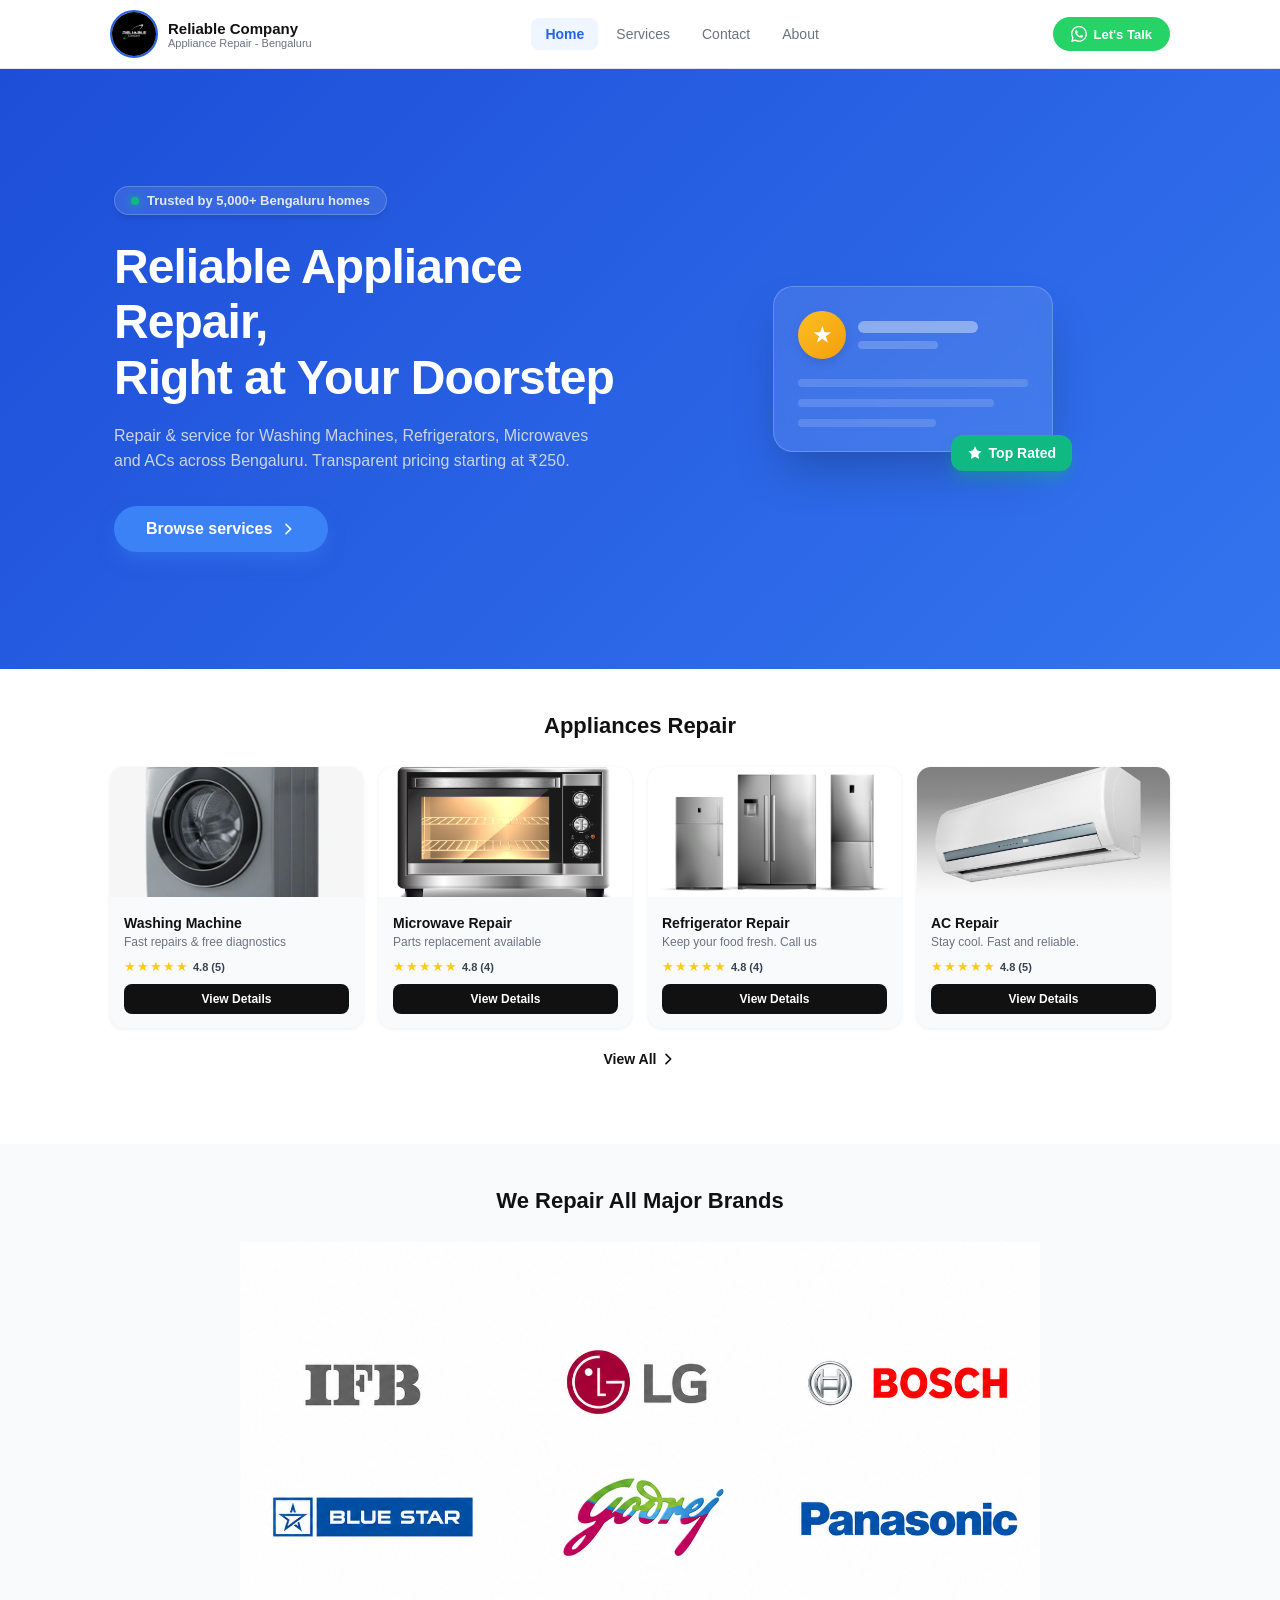
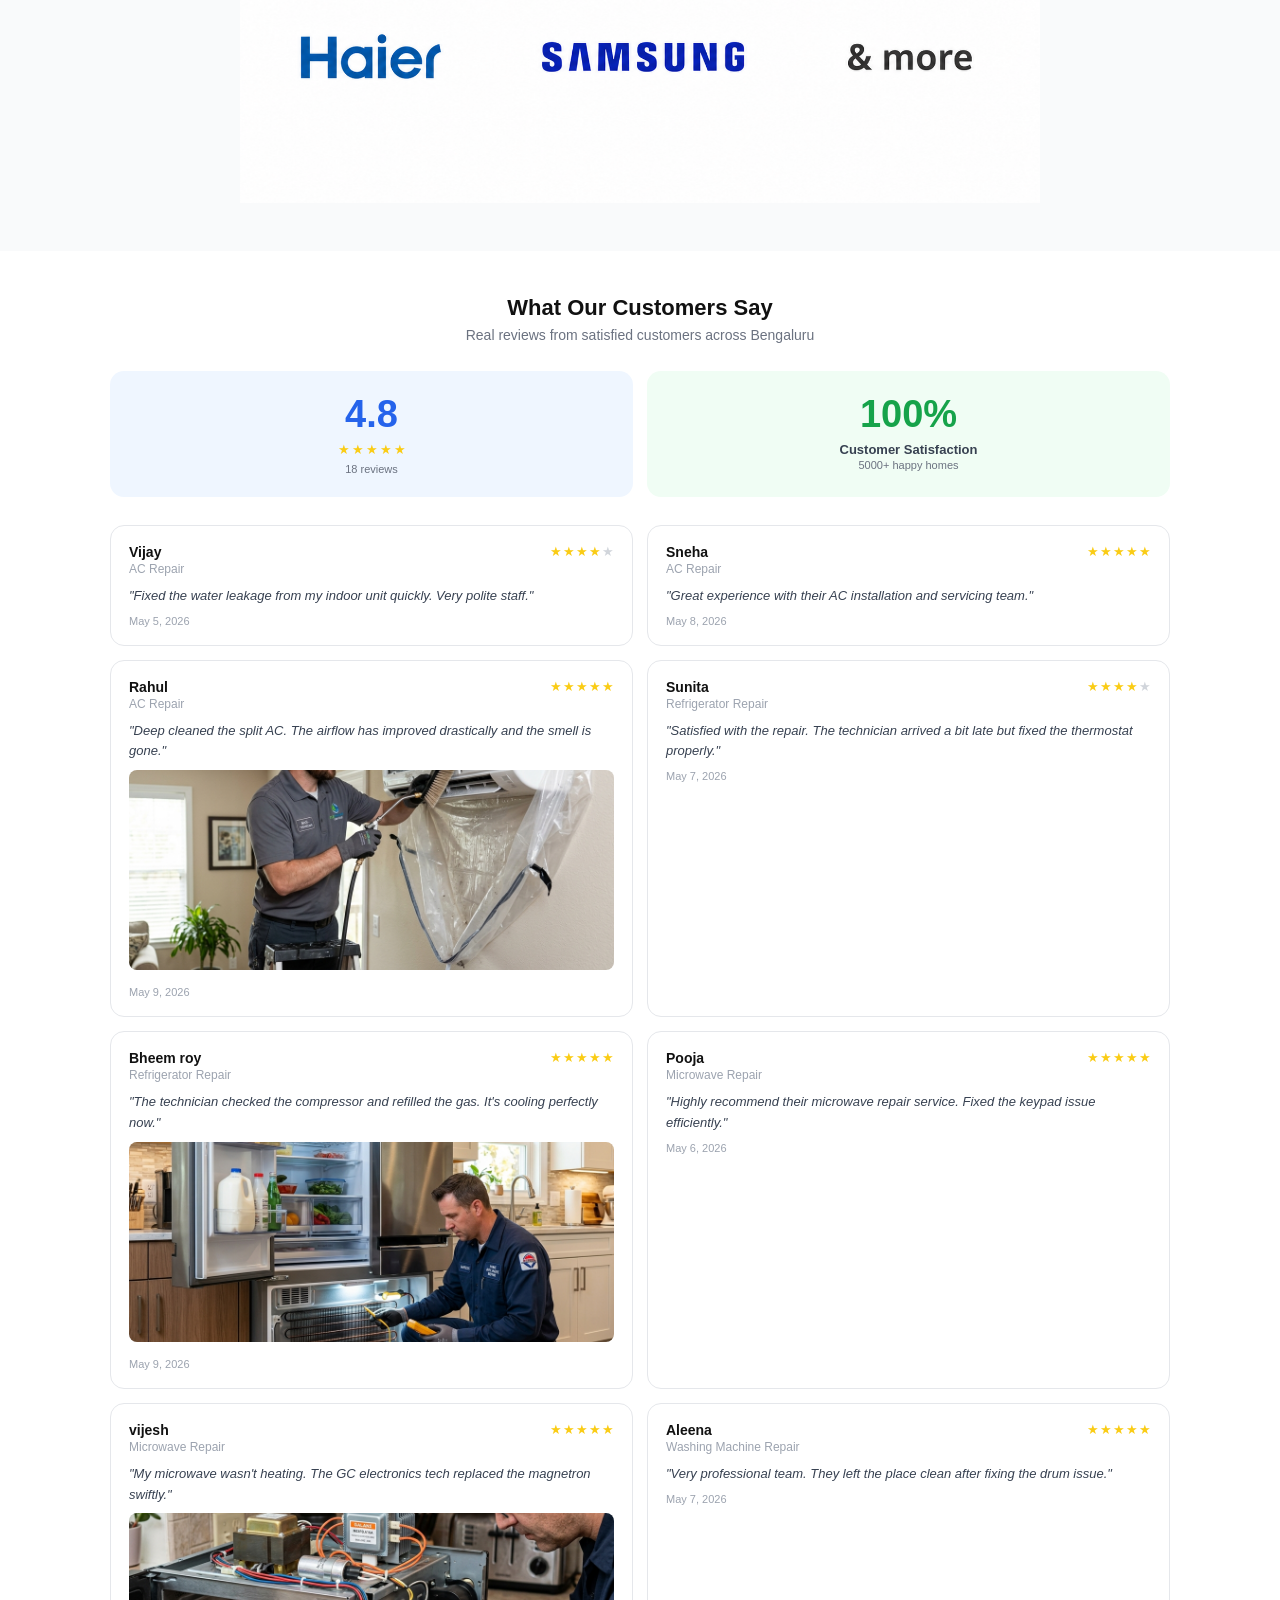
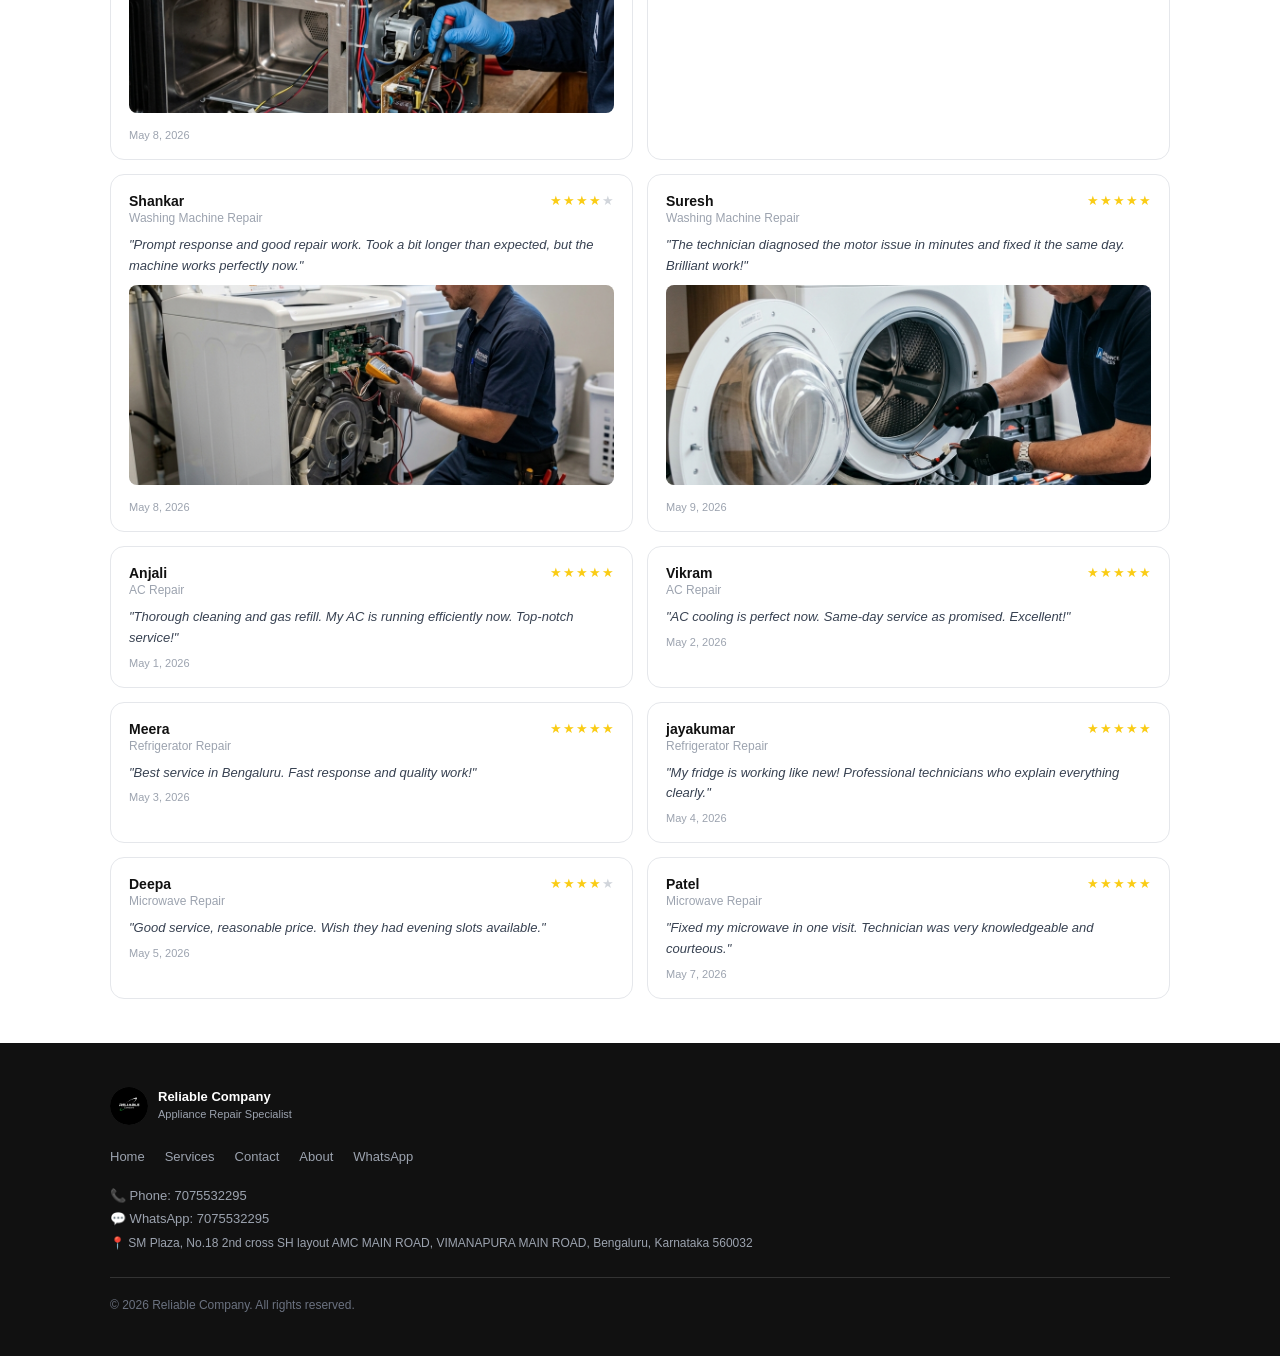
==== commit 6c9a7dea: "updation" ====
--- a/index.html
+++ b/index.html
@@ -1,4 +1,4 @@
-﻿<!doctype html>
+<!doctype html>
 <html lang="en">
 
 <head>
@@ -1233,6 +1233,15 @@
       cursor: not-allowed;
     }
   </style>
+  <!-- Google tag (gtag.js) -->
+  <script async src="https://www.googletagmanager.com/gtag/js?id=AW-18098541445"></script>
+  <script>
+    window.dataLayer = window.dataLayer || [];
+    function gtag(){dataLayer.push(arguments);}
+    gtag('js', new Date());
+
+    gtag('config', 'AW-18098541445');
+  </script>
 </head>
 
 <body>
